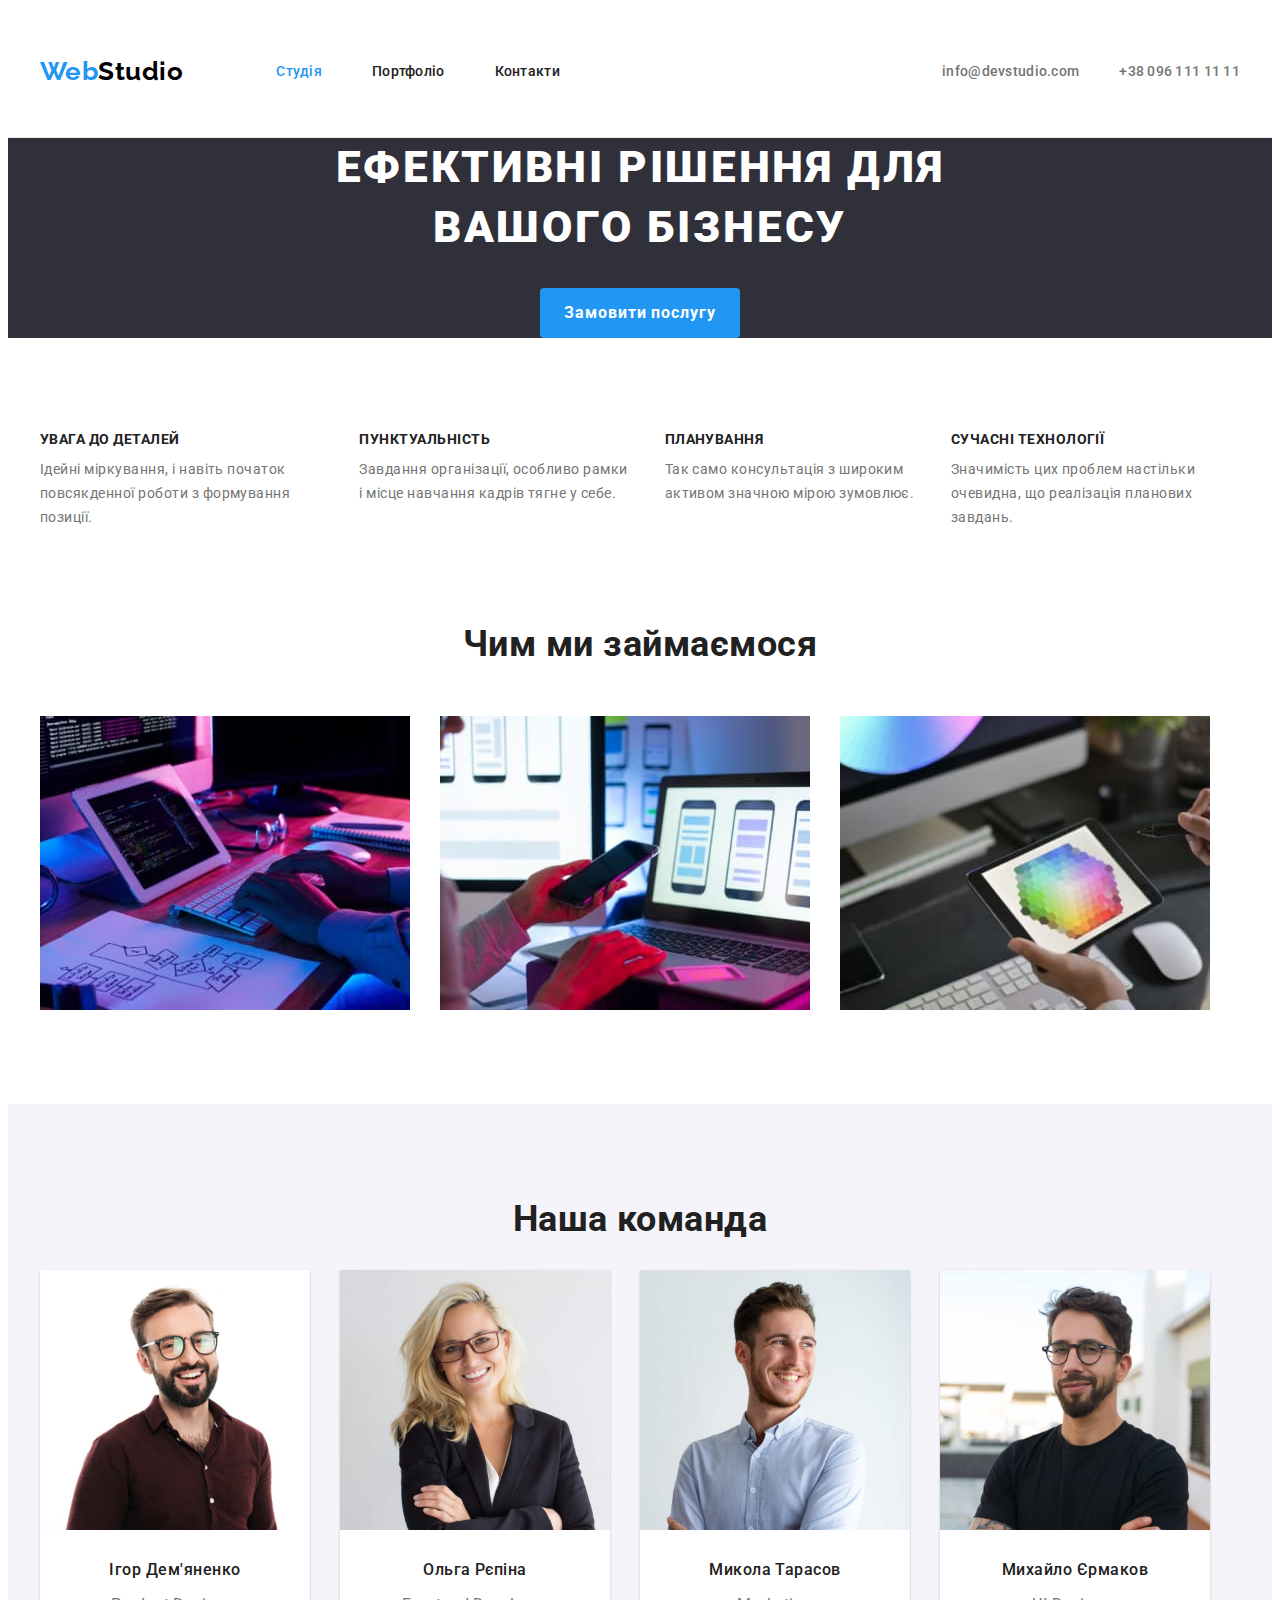
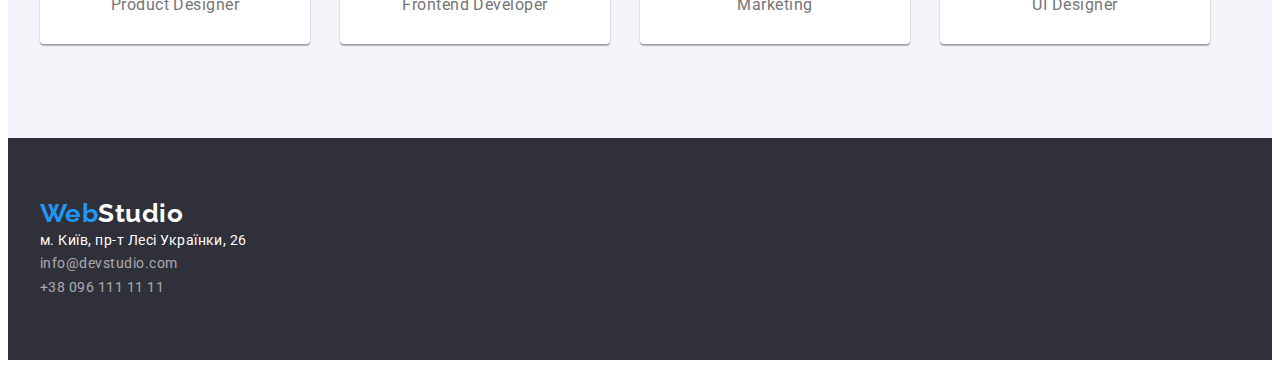
==== index.html @ 70c53ace "homework" ====
<!DOCTYPE html>
<html lang="uk">
<head>
    <meta charset="UTF-8">
    <meta http-equiv="X-UA-Compatible" content="IE=edge">
    <meta name="viewport" content="width=device-width, initial-scale=1.0">
    <title>WebStudio</title>
    <link href="https://fonts.googleapis.com/css2?family=Raleway:wght@700&family=Roboto:wght@400;500;700;900&display=swap" rel="stylesheet">
    <link rel="stylesheet" href="https://cdnjs.cloudflare.com/ajax/libs/modern-normalize/1.1.0/modern-normalize.min.css" integrity="sha512-wpPYUAdjBVSE4KJnH1VR1HeZfpl1ub8YT/NKx4PuQ5NmX2tKuGu6U/JRp5y+Y8XG2tV+wKQpNHVUX03MfMFn9Q==" crossorigin="anonymous" referrerpolicy="no-referrer">
    <link rel="stylesheet" href="./css/styles.css">
</head>
<body>
    <header class="header">
        <div class="container site-nav">
        <nav class="nav">
        <a class="logo" href="./index.html"> <span class="accent">Web</span>Studio </a>
            <ul class="site-nav">
                <li class="item"><a class="nav-link current" href="./index.html"> Студія </a></li>
                <li class="item"><a class="nav-link" href="./portfolio.html"> Портфоліо</a></li>
                <li class="item"><a class="nav-link" href=""> Контакти</a></li>
            </ul>
        </nav>
            <ul class="contacts">
                <li class="item"><a class="contacts-link" href="mailto:info@devstudio.com"> info@devstudio.com </a></li>
                <li class="item"><a class="contacts-link" href="tel:+380961111111"> +38 096 111 11 11 </a></li>
            </ul>
        </div>
    </header>
    <main>
    <section class="hero">
        <h1 class="hero-title">
            Ефективні рішення для <br> вашого бізнесу
        </h1>
        <button type="button" class="order">Замовити послугу</button>
    </section>
    <section class="feature">
        <div class="container">
            <h2 class="visually-hidden"> 
            Особливості компанії
        </h2>
        <ul class="feature-list">
            <li class="item"> <h3 class="feature-title">УВАГА ДО ДЕТАЛЕЙ</h3> <p  class="feature-text">Ідейні міркування, і навіть початок повсякденної роботи з формування позиції.</p></li>
            <li class="item"> <h3 class="feature-title">ПУНКТУАЛЬНІСТЬ</h3> <p class="feature-text">Завдання організації, особливо рамки і місце навчання кадрів тягне у себе.</p></li>
            <li class="item"> <h3 class="feature-title">ПЛАНУВАННЯ</h3> <p class="feature-text">Так само консультація з широким активом значною мірою зумовлює.</p></li>
            <li class="item"> <h3 class="feature-title">СУЧАСНІ ТЕХНОЛОГІЇ</h3> <p class="feature-text">Значимість цих проблем настільки очевидна, що реалізація планових завдань.</p></li>
        </ul>
    </div>
    </section>
    <section class="area">
       <div class="container area-box">
        <h2 class="area-title">
            Чим ми займаємося
        </h2>
        <ul class="list">
            <li class="item"><img src="./images/box1.jpg" alt="Людина набирає текст на клавіатурі" width="370"></li>
            <li class="item"><img src="./images/box2.jpg" alt="Дизайнер створює макет телефону на комп'ютері" width="370"></li>
            <li class="item"><img src="./images/box3.jpg" alt="Дизайнер підбирає колір з палітри" width="370"></li>
        </ul>
       </div>
    </section>
    <section class="team">
        <div class="container">
            <h2 class="team-title">
                Наша команда
            </h2>
            <ul class="list">
                <li class="team-item"><img src="./images/img(ihor).jpg" alt="Чоловік в окулярах" width="270"> <h3 class="team-member">Ігор Дем'яненко</h3> <p  class="team-position">Product Designer</p></li>
                <li class="team-item"><img src="./images/img(olha).jpg" alt="Світловолоса жінка в окулярах" width="270"> <h3 class="team-member">Ольга Рєпіна</h3> <p class="team-position">Frontend Developer</p></li>
                <li class="team-item"><img src="./images//img(mykola).jpg" alt="Усміхнений чоловік" width="270"> <h3 class="team-member">Микола Тарасов</h3> <p class="team-position">Marketing</p></li>
                <li class="team-item"><img src="./images/img(myhayilo).jpg" alt="Чоловік в окулярах" width="270"> <h3 class="team-member">Михайло Єрмаков</h3> <p class="team-position">UI Designer</p></li>
            </ul>
        </div>
    </section>
    </main>
    <footer class="footer">
        <div class="container">
            <a class="logo" href="./index.html"> <span class="accent">Web</span>Studio </a>
        <address>
            <ul>
                <li><a class="footer-address" href="https://goo.gl/maps/SLWkWDjMxcwVBbJh7" target="_blank" rel="noreferrer noopener nofollow">м. Київ, пр-т Лесі Українки, 26</a> </li>
                <li><a class="footer-mail" href="mailto:info@devstudio.com">info@devstudio.com</a></li>
                <li><a class="footer-tel" href="tel:+380961111111">+38 096 111 11 11</a></li>
            </ul>
        </address>
        </div>
    </footer>
</body>
</html>
---- css/styles.css ----
:root {
    --higtlite-color:  #FFFFFF;
    --content-textcolor: #212121;
    --main-textcolor: #757575;
    --effect-textcolor: #2196F3;
    --background-color: #FFFFFF;
    --secondary-bcg-color: #2F303A;
    --total-black: #000000;
    --buttun-color: #F5F4FA;
    --active-btn: #188CE8;
    --additional-color: rgba(255, 255, 255, 0.6);
}


body {
    background-color: var(--background-color);
    font-family: Roboto, sans-serif;
    color: var(--main-textcolor);
    letter-spacing: 0.03em;
}

ul {
    list-style: none;
    padding: 0;
    margin: 0;
}

a {
    text-decoration: none;
}

h1,
h2,
h3,
h4,
h5,
h6,
p {
	margin-top: 0;
}

img {
	display: block;
	max-width: 100%;
	height: auto;
}

.container {
    width: 1200px;
    margin-right: auto;
    margin-left: auto;
    padding-left: 15px;
    padding-right: 15px;

    /* outline: 2px solid teal; */
}

.header {
    padding-top: 24px;
    padding-bottom: 25px;
    border-bottom: 1px solid #ECECEC;
}


.site-nav {
display: flex;
align-items: center;
}

.nav {
    display: flex;
    align-items: center;
}

.site-nav .item:not(:last-child) {
    margin-right: 50px;
}

.nav .logo {
margin: 24px 93px 25px 0;
color: var(--total-black);
font-family: Raleway, sans-serif;
font-weight: 700;
font-size: 26px;
line-height: 1.19;
}

.logo .accent,
.footer .accent {
    color: var(--effect-textcolor);
}

.nav-link {
    display: block;
    padding-top: 32px;
    padding-bottom: 32px;

    color: var(--content-textcolor);
    font-weight: 500;
    font-size: 14px;
    line-height: 1.14;
    letter-spacing: 0.02em;
}

.nav-link:hover, 
.nav-link:focus,
.contacts-link:hover, 
.contacts-link:focus,
.footer-mail:hover:hover,
.footer-tel:hover,
.footer-mail:focus,
.footer-tel:focus,
.footer-address:hover,
.footer-address:focus {
    color: var(--effect-textcolor);
}

.nav-link.current {
    color: var(--effect-textcolor);
}

.contacts {
    display: flex;
    margin-left: auto;
}

.contacts .item:not(:last-child) {
margin-right: 40px;
}

.contacts-link {
    display: block;
    padding-top: 32px;
    padding-bottom: 32px;

    color: inherit;
    font-weight: 500;
    font-size: 14px;
    line-height: 1.14;
    letter-spacing: 0.02em;

}

.hero {
background-color: var(--secondary-bcg-color);
text-align: center;
}

.hero-title {
margin-top: 0;
margin-bottom: 30px;

color: var(--higtlite-color);
font-weight: 900;
font-size: 44px;
line-height: 1.36;
letter-spacing: 0.06em;
text-transform: uppercase;
}

.order {
    min-width: 200px;
    border-radius: 4px;
    padding: 10px 24px;


    color: var(--higtlite-color);
    background-color: var(--effect-textcolor);
    font-family: inherit;
    border: none;
    font-weight: 700;
    font-size: 16px;
    line-height: 1.88;
    text-align: center;
    letter-spacing: 0.06em;
    cursor: pointer;
}

.order:focus,
.order:hover {
background-color: var(--active-btn);
}

.visually-hidden {
    position: absolute;
    white-space: nowrap;
    width: 1px;
    height: 1px;
    overflow: hidden;
    border: 0;
    padding: 0;
    clip: rect(0 0 0 0);
    clip-path: inset (50%);
    margin: -1px;
}

.feature {
padding-top: 94px;
padding-bottom: 94px;
}

.feature-title {
    margin-bottom: 10px;

    color: var(--content-textcolor);
    font-weight: 700;
    font-size: 14px;
    line-height: 1.14;
    text-transform: uppercase;
}

.feature-list {
    display: flex;
}

.feature-list .item:not(:last-child) {
    margin-right: 30px;
}

.feature-text {
    margin-bottom: 0%;

    font-size: 14px;
    line-height: 1.71;
}

.area {
    padding-bottom: 94px;
}


.area .list {
    display: flex;
}

.area .item:not(:last-child) {
    margin-right: 30px;
}

.area-title, 
.team-title {
    color: var(--content-textcolor);
    font-weight: 700;
    font-size: 36px;
    line-height: 1.17;
    text-align: center;
}
.area-title {
    margin-bottom: 50px;
}

.team {
    padding-top: 94px;
    padding-bottom: 94px;

    background-color: var(--buttun-color);
}

.team .list {
    display: flex;
}

.team-item {
    text-align: center;
    border-radius: 0px 0px 4px 4px;
    box-shadow: 0px 1px 3px rgba(0, 0, 0, 0.12), 0px 1px 1px rgba(0, 0, 0, 0.14), 0px 2px 1px rgba(0, 0, 0, 0.2);

    background-color: var(--background-color);
}

.team-item:not(:last-child) {
    margin-right: 30px;
}

.team-member {
    margin-top: 30px;

    color: var(--content-textcolor);
    font-weight: 500;
    font-size: 16px;
    line-height: 1.19;
} 

.team-position {
    margin-top: 10px;
    margin-bottom: 30px;

    font-weight: 400;
    font-size: 16px;
    line-height: 1.19;
}

.footer {
    padding-top: 60px;
    padding-bottom: 60px;

    background-color: var(--secondary-bcg-color);
}
.footer .logo {
    color: var(--higtlite-color);
    font-family: Raleway, sans-serif;
    font-style: normal;
    font-weight: 700;
    font-size: 26px;
    line-height: 1.19;
}

.footer-address {
    color: var(--higtlite-color);
    font-style: normal;
    font-weight: 400;
    font-size: 14px;
    line-height: 1.71;
}

.footer-mail, 
.footer-tel {
    color: var(--additional-color);
    font-style: normal;
    font-size: 14px;
    line-height: 1.71;
}

/* Сторінка Портфоліо */

.portfolio {
    padding-top: 94px;
    padding-bottom: 94px;
}

.filter {
    display: flex;
    justify-content: center;
    margin-bottom: 50px;
}

.filter .item:not(:last-child) {
    margin-right: 10px;
}

.filter .btn {
    padding: 6px 22px 6px 22px;
    border-radius: 4px;

    color: var(--content-textcolor);
    background-color: var(--buttun-color);
    border-color: transparent;
    font-family: inherit;
    font-weight: 500;
    font-size: 16px;
    line-height: 1.62;
    letter-spacing: 0.03em;
    cursor: pointer;
}

.filter .btn:hover,
.filter .btn:focus {
background-color: var(--effect-textcolor);
color: var(--higtlite-color);
}

.examples-list {
    display: flex;
    flex-wrap: wrap;
}

.card-text {
    border: 1px solid #EEEEEE;
    border-top: 0px;
    padding: 20px 24px;
}

.examples-list .item {
    width: 370px;
    margin-right: 30px;
    margin-bottom: 30px;
}

.examples-list .item:nth-child(3n) {
    margin-right: 0px;
}

.examples-list .item:nth-last-child(-n + 3) {
    margin-bottom: 0px;
}

.company {
    margin: 0px;

    color: var(--content-textcolor);
    font-weight: 700;
    font-size: 18px;
    line-height: 2;
    letter-spacing: 0.06em;
}

.type {
    margin-top: 4px;
    margin-bottom: 0px;

    color: var(--main-textcolor);
    font-size: 16px;
    line-height: 1.88;
}
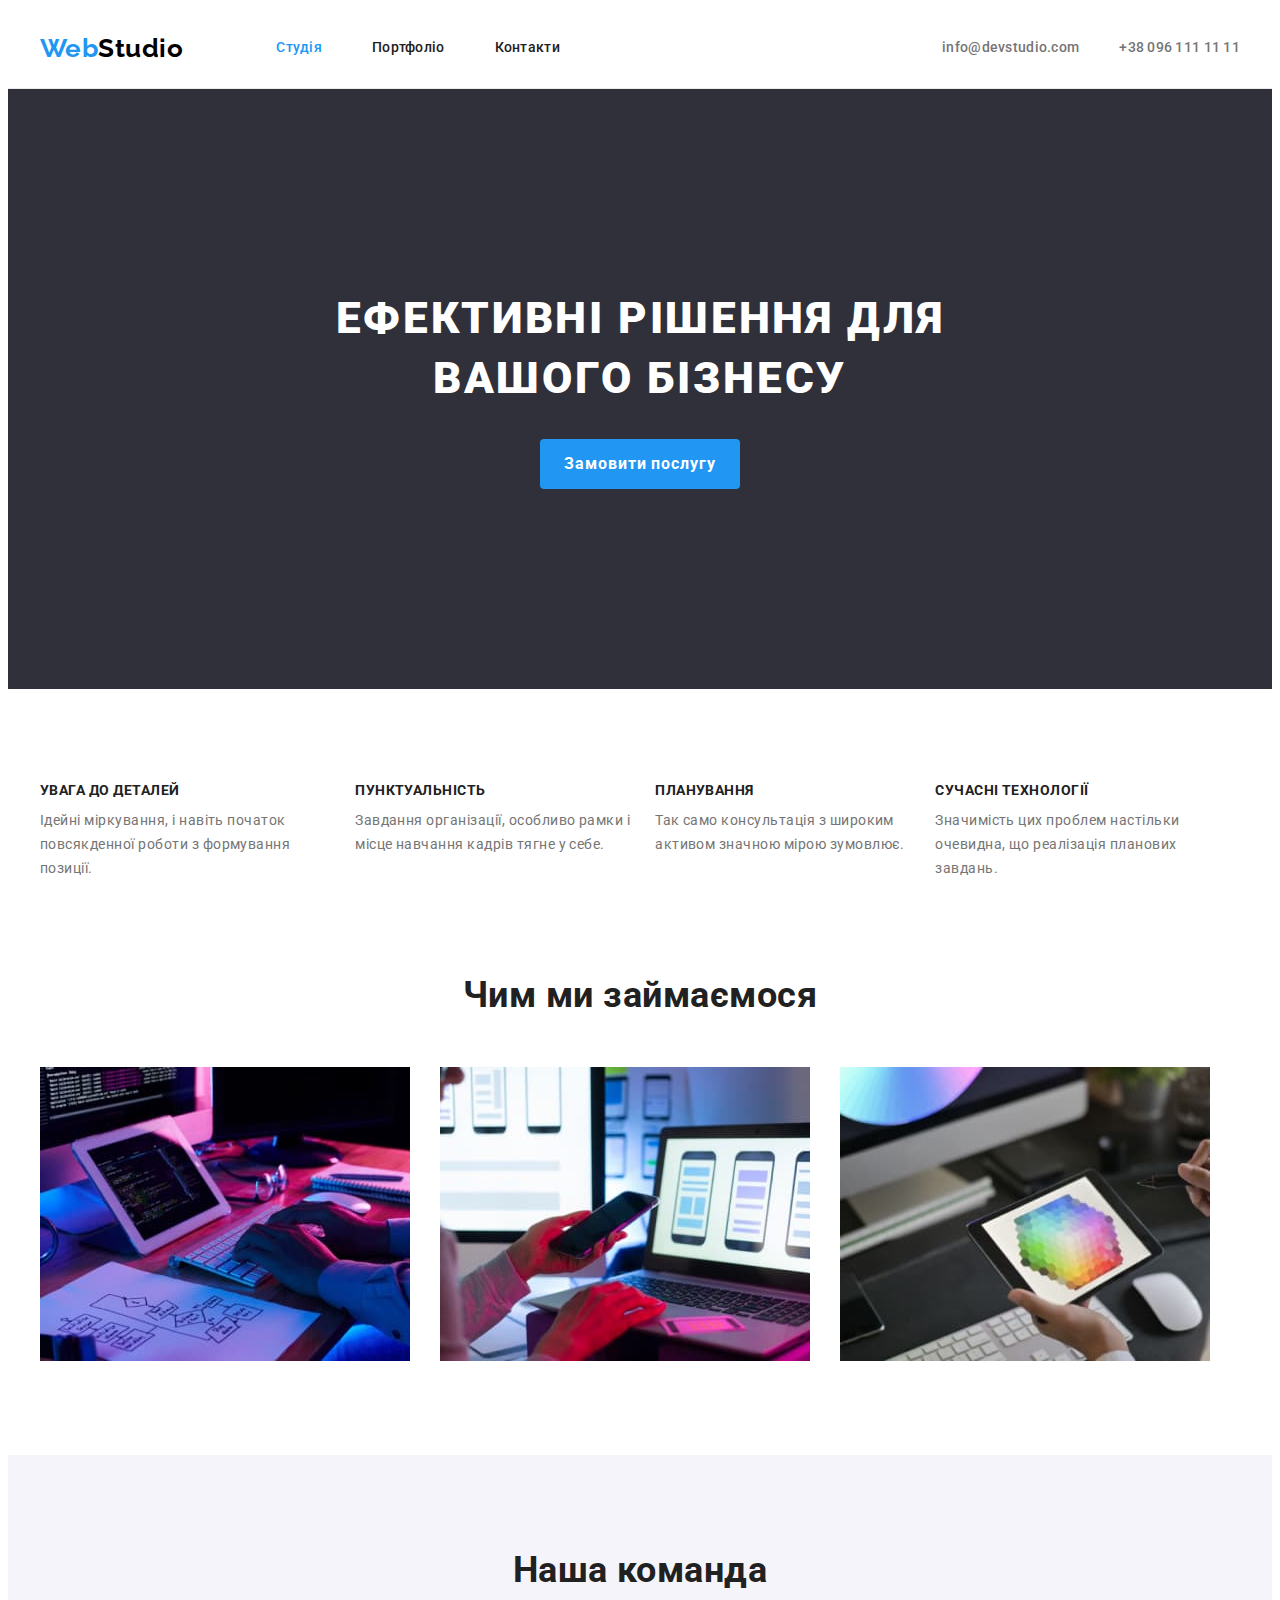
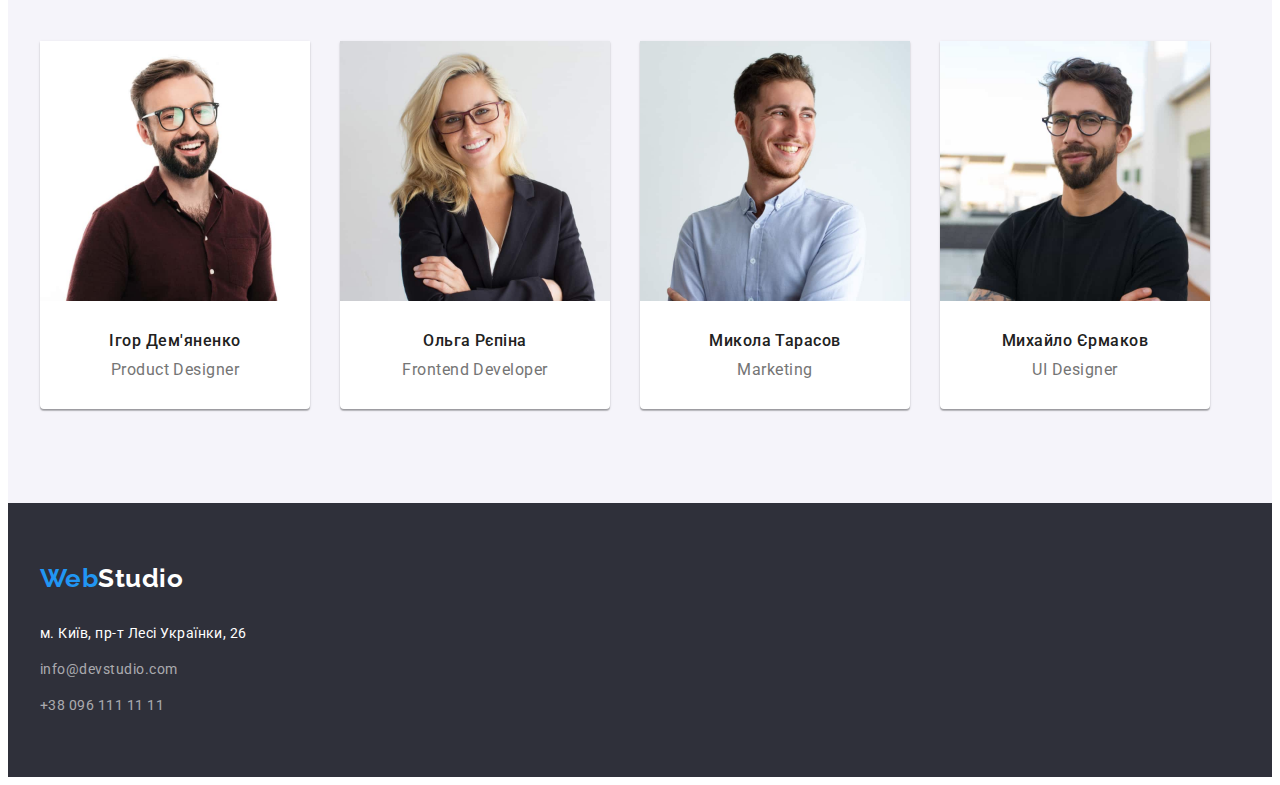
==== commit 65569d01: "improved" ====
--- a/index.html
+++ b/index.html
@@ -64,10 +64,10 @@
                 Наша команда
             </h2>
             <ul class="list">
-                <li class="team-item"><img src="./images/img(ihor).jpg" alt="Чоловік в окулярах" width="270"> <h3 class="team-member">Ігор Дем'яненко</h3> <p  class="team-position">Product Designer</p></li>
-                <li class="team-item"><img src="./images/img(olha).jpg" alt="Світловолоса жінка в окулярах" width="270"> <h3 class="team-member">Ольга Рєпіна</h3> <p class="team-position">Frontend Developer</p></li>
-                <li class="team-item"><img src="./images//img(mykola).jpg" alt="Усміхнений чоловік" width="270"> <h3 class="team-member">Микола Тарасов</h3> <p class="team-position">Marketing</p></li>
-                <li class="team-item"><img src="./images/img(myhayilo).jpg" alt="Чоловік в окулярах" width="270"> <h3 class="team-member">Михайло Єрмаков</h3> <p class="team-position">UI Designer</p></li>
+                <li class="team-item"><img src="./images/img(ihor).jpg" alt="Чоловік в окулярах" width="270"> <div class="team-card"><h3 class="team-member">Ігор Дем'яненко</h3> <p  class="team-position">Product Designer</p></div></li>
+                <li class="team-item"><img src="./images/img(olha).jpg" alt="Світловолоса жінка в окулярах" width="270"> <div class="team-card"><h3 class="team-member">Ольга Рєпіна</h3> <p class="team-position">Frontend Developer</p></div></li>
+                <li class="team-item"><img src="./images//img(mykola).jpg" alt="Усміхнений чоловік" width="270"> <div class="team-card"><h3 class="team-member">Микола Тарасов</h3> <p class="team-position">Marketing</p></div></li>
+                <li class="team-item"><img src="./images/img(myhayilo).jpg" alt="Чоловік в окулярах" width="270"> <div class="team-card"><h3 class="team-member">Михайло Єрмаков</h3> <p class="team-position">UI Designer</p></div></li>
             </ul>
         </div>
     </section>
@@ -76,10 +76,10 @@
         <div class="container">
             <a class="logo" href="./index.html"> <span class="accent">Web</span>Studio </a>
         <address>
-            <ul>
-                <li><a class="footer-address" href="https://goo.gl/maps/SLWkWDjMxcwVBbJh7" target="_blank" rel="noreferrer noopener nofollow">м. Київ, пр-т Лесі Українки, 26</a> </li>
-                <li><a class="footer-mail" href="mailto:info@devstudio.com">info@devstudio.com</a></li>
-                <li><a class="footer-tel" href="tel:+380961111111">+38 096 111 11 11</a></li>
+            <ul class="address-list">
+                <li class="link-item"><a class="item" href="https://goo.gl/maps/SLWkWDjMxcwVBbJh7" target="_blank" rel="noreferrer noopener nofollow">м. Київ, пр-т Лесі Українки, 26</a> </li>
+                <li class="link-item"><a class="item mail" href="mailto:info@devstudio.com">info@devstudio.com</a></li>
+                <li class="link-item"><a class="item tel" href="tel:+380961111111">+38 096 111 11 11</a></li>
             </ul>
         </address>
         </div>
--- a/css/styles.css
+++ b/css/styles.css
@@ -56,8 +56,6 @@
 }
 
 .header {
-    padding-top: 24px;
-    padding-bottom: 25px;
     border-bottom: 1px solid #ECECEC;
 }
 
@@ -77,7 +75,7 @@
 }
 
 .nav .logo {
-margin: 24px 93px 25px 0;
+margin-right: 93px;
 color: var(--total-black);
 font-family: Raleway, sans-serif;
 font-weight: 700;
@@ -106,12 +104,8 @@
 .nav-link:focus,
 .contacts-link:hover, 
 .contacts-link:focus,
-.footer-mail:hover:hover,
-.footer-tel:hover,
-.footer-mail:focus,
-.footer-tel:focus,
-.footer-address:hover,
-.footer-address:focus {
+.footer .item:hover,
+.footer .item:focus {
     color: var(--effect-textcolor);
 }
 
@@ -142,6 +136,7 @@
 }
 
 .hero {
+    padding: 200px;
 background-color: var(--secondary-bcg-color);
 text-align: center;
 }
@@ -211,11 +206,10 @@
 
 .feature-list {
     display: flex;
-}
-
-.feature-list .item:not(:last-child) {
-    margin-right: 30px;
-}
+    gap: 10px;
+    flex-basis: calc((100% - 90px) / 4);
+}
+
 
 .feature-text {
     margin-bottom: 0%;
@@ -245,6 +239,11 @@
     line-height: 1.17;
     text-align: center;
 }
+
+.team-title {
+    margin-bottom: 50px;
+}
+
 .area-title {
     margin-bottom: 50px;
 }
@@ -272,8 +271,13 @@
     margin-right: 30px;
 }
 
+.team-card {
+    margin-top: 30px;
+    margin-bottom: 30px;
+}
+
 .team-member {
-    margin-top: 30px;
+    margin-bottom: 10px;
 
     color: var(--content-textcolor);
     font-weight: 500;
@@ -282,8 +286,7 @@
 } 
 
 .team-position {
-    margin-top: 10px;
-    margin-bottom: 30px;
+    margin-bottom: 0px;
 
     font-weight: 400;
     font-size: 16px;
@@ -297,6 +300,9 @@
     background-color: var(--secondary-bcg-color);
 }
 .footer .logo {
+    display: inline-block;
+    margin-bottom: 28px;
+
     color: var(--higtlite-color);
     font-family: Raleway, sans-serif;
     font-style: normal;
@@ -305,7 +311,10 @@
     line-height: 1.19;
 }
 
-.footer-address {
+
+.footer .item {
+    display: inline-block;
+
     color: var(--higtlite-color);
     font-style: normal;
     font-weight: 400;
@@ -313,8 +322,12 @@
     line-height: 1.71;
 }
 
-.footer-mail, 
-.footer-tel {
+.link-item:not(:last-child) {
+    margin-bottom: 12px;
+}
+
+.item.mail, 
+.item.tel {
     color: var(--additional-color);
     font-style: normal;
     font-size: 14px;
@@ -366,7 +379,7 @@
 
 .card-text {
     border: 1px solid #EEEEEE;
-    border-top: 0px;
+    border-top-style: none;
     padding: 20px 24px;
 }
 
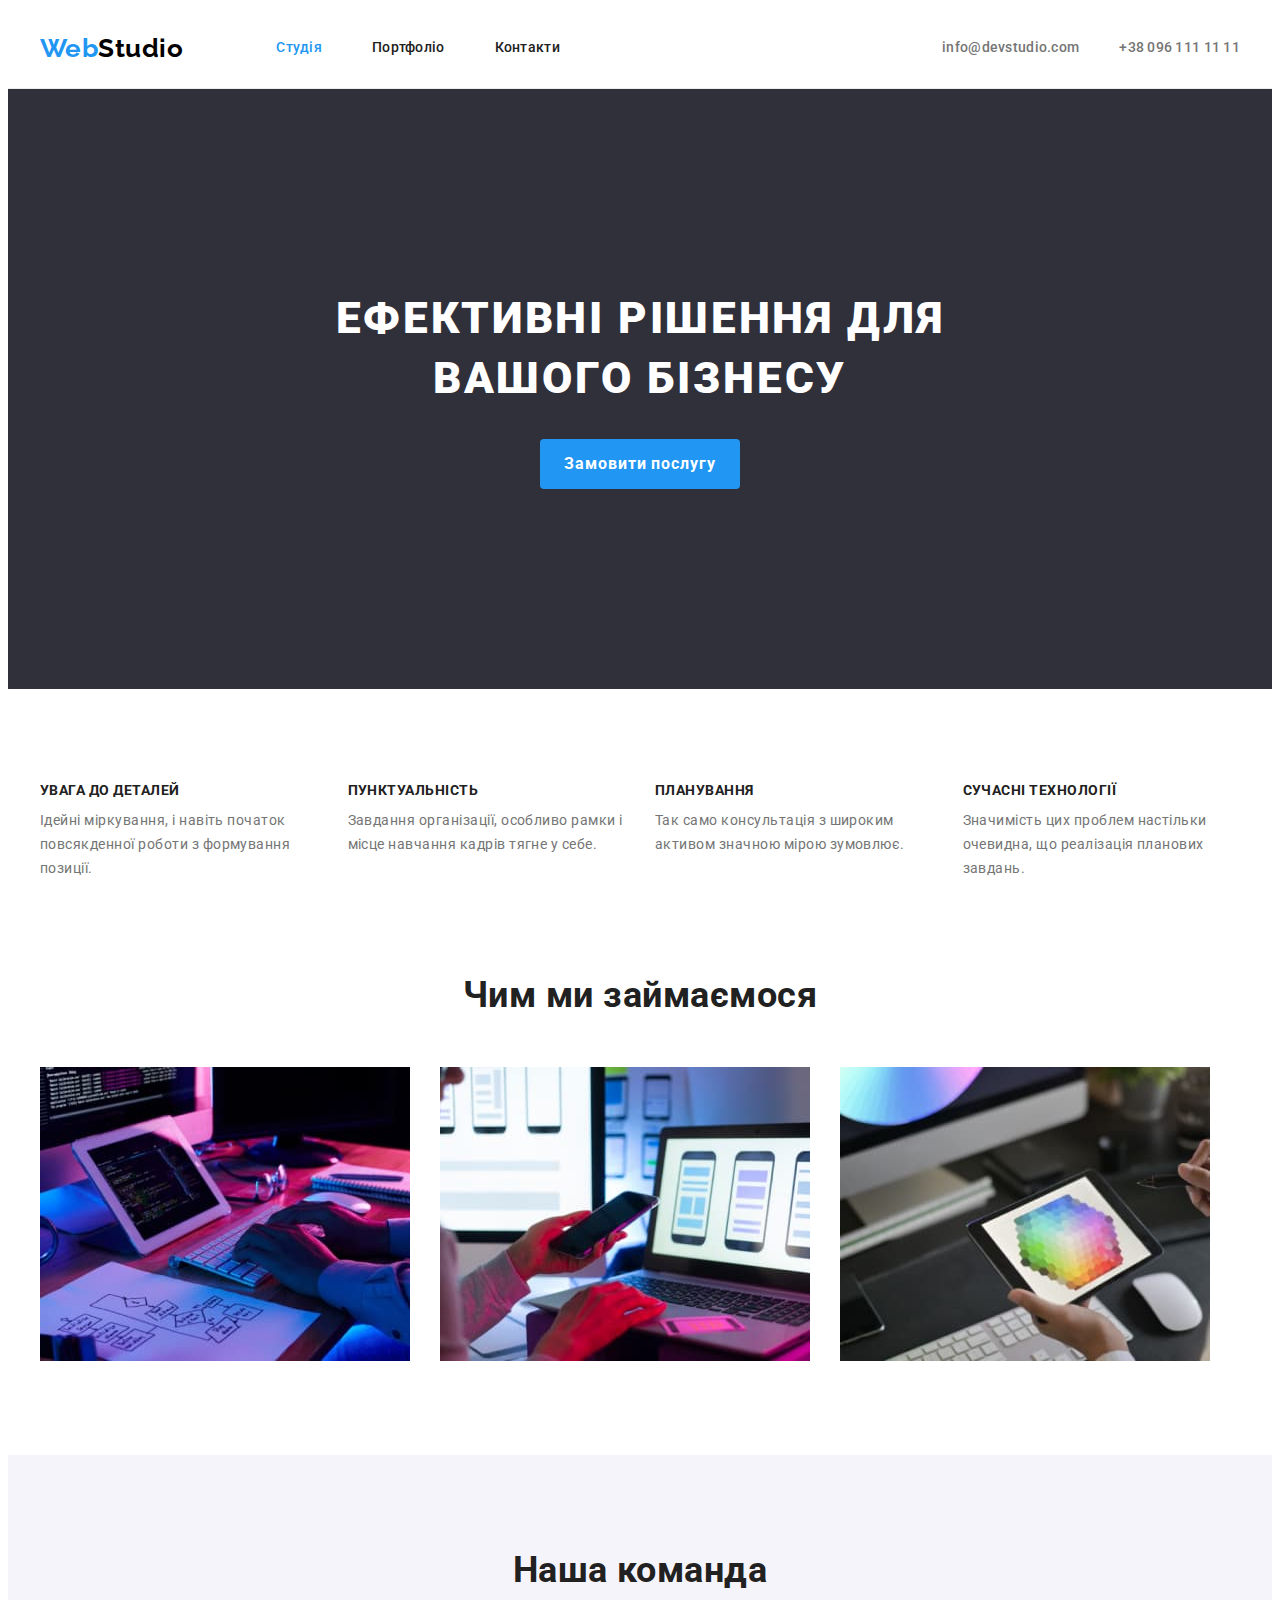
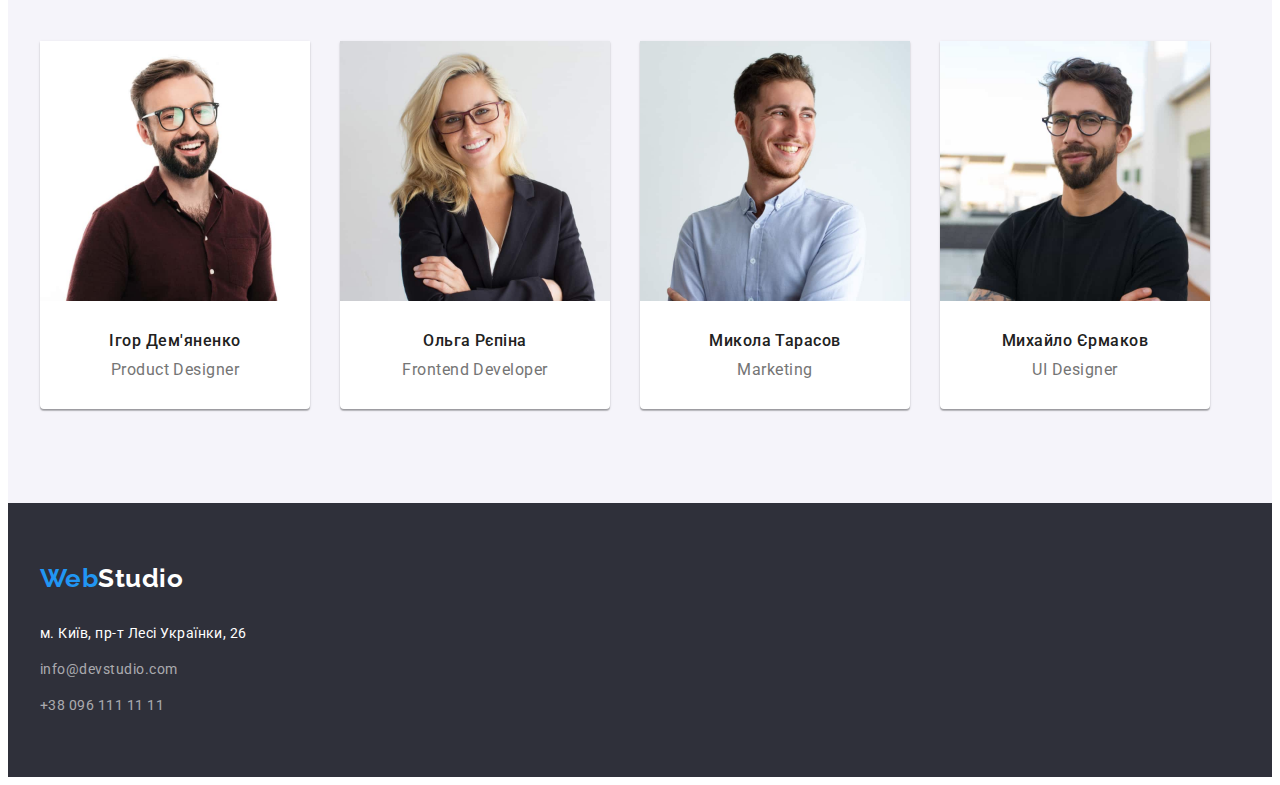
==== commit 5066926c: "improved" ====
--- a/index.html
+++ b/index.html
@@ -39,10 +39,10 @@
             Особливості компанії
         </h2>
         <ul class="feature-list">
-            <li class="item"> <h3 class="feature-title">УВАГА ДО ДЕТАЛЕЙ</h3> <p  class="feature-text">Ідейні міркування, і навіть початок повсякденної роботи з формування позиції.</p></li>
-            <li class="item"> <h3 class="feature-title">ПУНКТУАЛЬНІСТЬ</h3> <p class="feature-text">Завдання організації, особливо рамки і місце навчання кадрів тягне у себе.</p></li>
-            <li class="item"> <h3 class="feature-title">ПЛАНУВАННЯ</h3> <p class="feature-text">Так само консультація з широким активом значною мірою зумовлює.</p></li>
-            <li class="item"> <h3 class="feature-title">СУЧАСНІ ТЕХНОЛОГІЇ</h3> <p class="feature-text">Значимість цих проблем настільки очевидна, що реалізація планових завдань.</p></li>
+            <li class="feature-item"> <h3 class="feature-title">УВАГА ДО ДЕТАЛЕЙ</h3> <p  class="feature-text">Ідейні міркування, і навіть початок повсякденної роботи з формування позиції.</p></li>
+            <li class="feature-item"> <h3 class="feature-title">ПУНКТУАЛЬНІСТЬ</h3> <p class="feature-text">Завдання організації, особливо рамки і місце навчання кадрів тягне у себе.</p></li>
+            <li class="feature-item"> <h3 class="feature-title">ПЛАНУВАННЯ</h3> <p class="feature-text">Так само консультація з широким активом значною мірою зумовлює.</p></li>
+            <li class="feature-item"> <h3 class="feature-title">СУЧАСНІ ТЕХНОЛОГІЇ</h3> <p class="feature-text">Значимість цих проблем настільки очевидна, що реалізація планових завдань.</p></li>
         </ul>
     </div>
     </section>
--- a/css/styles.css
+++ b/css/styles.css
@@ -206,7 +206,10 @@
 
 .feature-list {
     display: flex;
-    gap: 10px;
+    gap: 30px;
+}
+
+.feature-item {
     flex-basis: calc((100% - 90px) / 4);
 }
 
@@ -272,8 +275,8 @@
 }
 
 .team-card {
-    margin-top: 30px;
-    margin-bottom: 30px;
+    padding-top: 30px;
+    padding-bottom: 30px;
 }
 
 .team-member {
